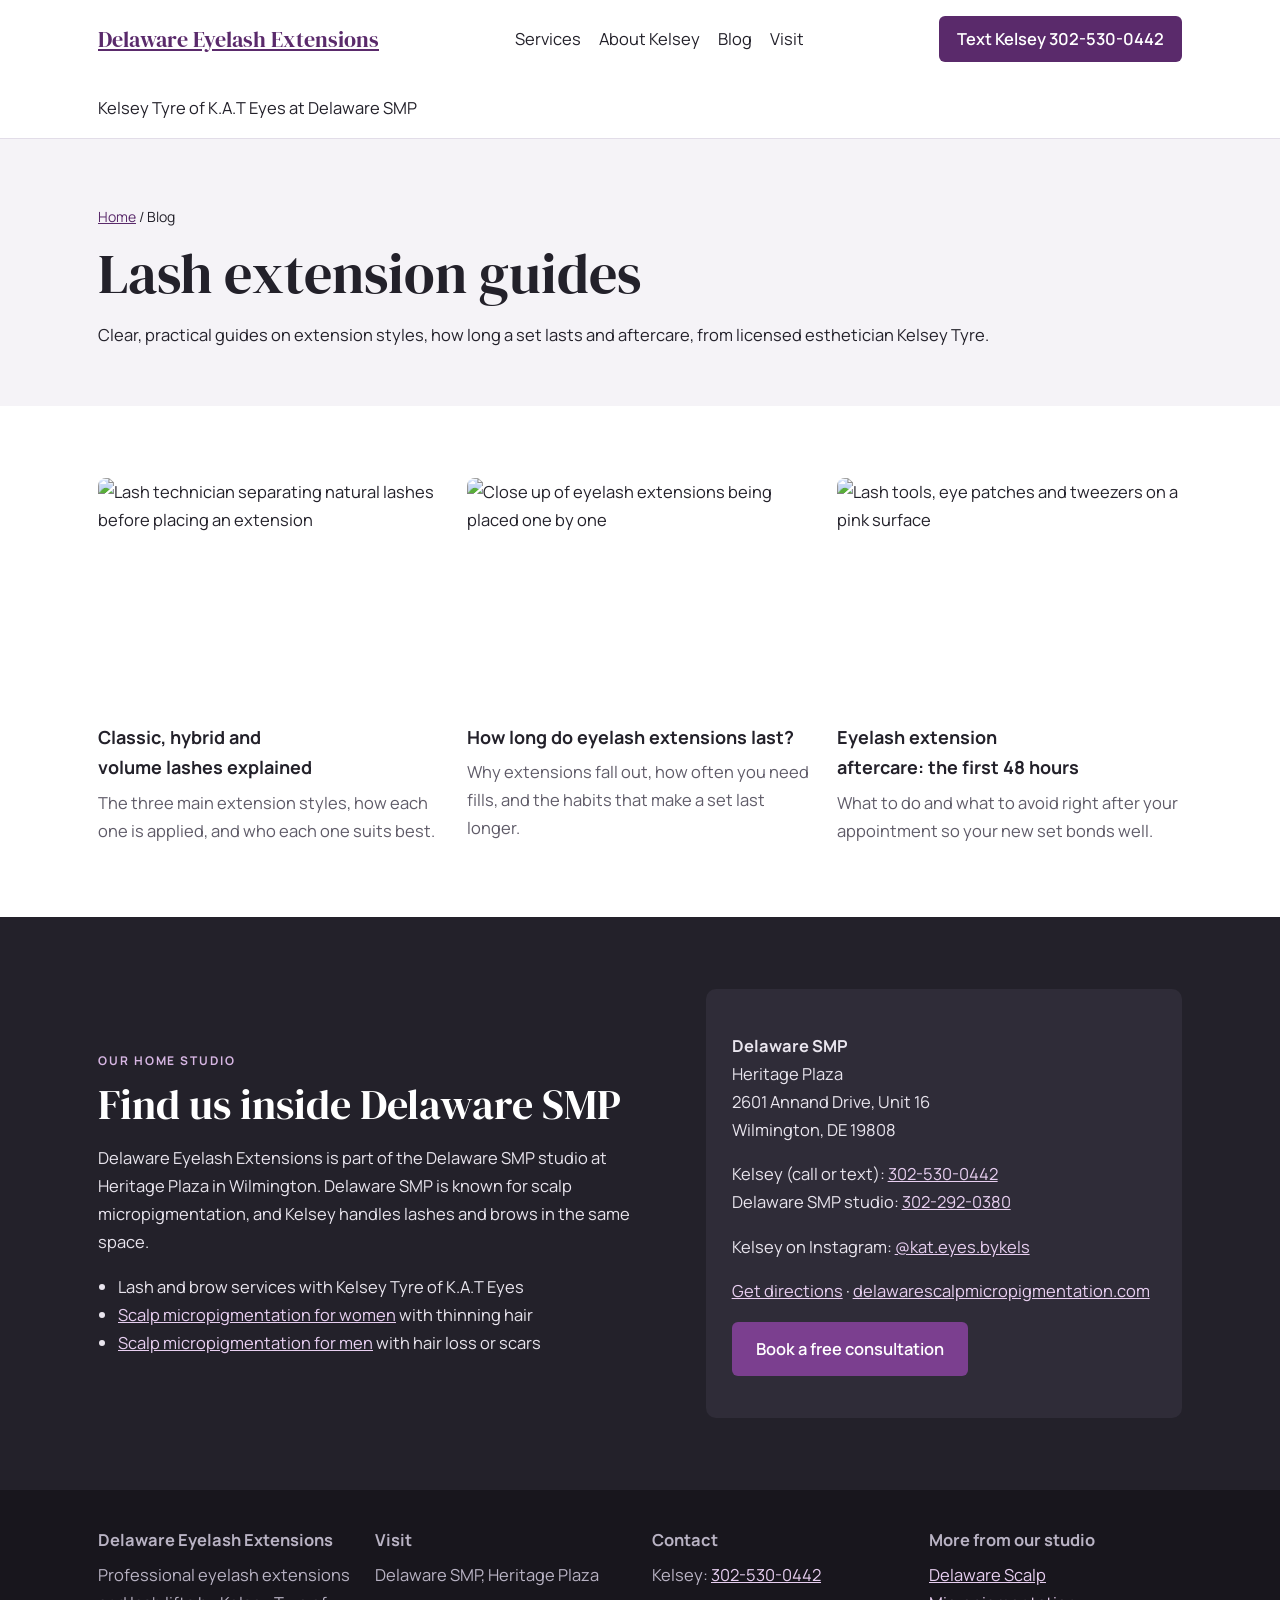
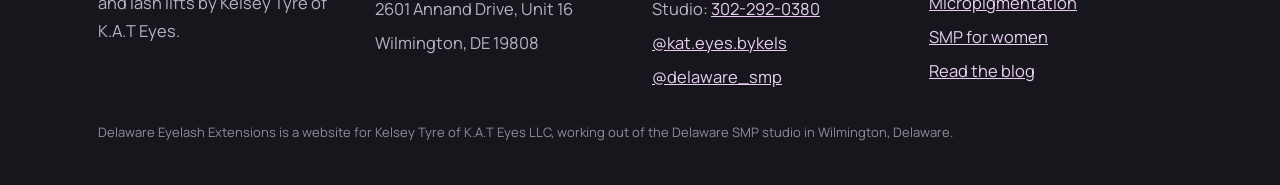
==== blog/index.html @ beaefa18 "Launch delawareeyelashextensions.com site" ====
<!doctype html>
<html lang="en">
<head>
<meta charset="utf-8">
<meta name="viewport" content="width=device-width, initial-scale=1, viewport-fit=cover">
<title>Blog | Delaware Eyelash Extensions</title>
<meta name="description" content="Clear, practical guides on extension styles, how long a set lasts and aftercare, from licensed esthetician Kelsey Tyre.">
<link rel="canonical" href="https://delawareeyelashextensions.com/blog/">
<meta property="og:type" content="website">
<meta property="og:title" content="Blog | Delaware Eyelash Extensions">
<meta property="og:description" content="Clear, practical guides on extension styles, how long a set lasts and aftercare, from licensed esthetician Kelsey Tyre.">
<meta property="og:url" content="https://delawareeyelashextensions.com/blog/">
<meta property="og:image" content="https://images.pexels.com/photos/5128222/pexels-photo-5128222.jpeg?auto=compress&cs=tinysrgb&w=1200">
<link rel="preconnect" href="https://fonts.googleapis.com">
<link rel="preconnect" href="https://fonts.gstatic.com" crossorigin>
<link rel="stylesheet" href="https://fonts.googleapis.com/css2?family=DM+Serif+Display&family=Manrope:wght@400;600;700&display=swap">
<link rel="stylesheet" href="../style.css">
</head>
<body>
<a class="skip" href="#main">Skip to content</a>
<header class="site-head">
<div class="wrap">
<a class="brand" href="../index.html">Delaware Eyelash Extensions</a>
<nav aria-label="Main">
<a href="../index.html#services">Services</a>
<a href="../index.html#kelsey">About Kelsey</a>
<a href="../blog/index.html">Blog</a>
<a href="../index.html#visit">Visit</a>
</nav>
<a class="head-cta" href="tel:+13025300442">Text Kelsey 302-530-0442</a>
</div>
<p class="tagline wrap">Kelsey Tyre of K.A.T Eyes at Delaware SMP</p>
</header>
<main id="main">
<section class="blog-hero"><div class="wrap">
<p class="crumbs"><a href="../index.html">Home</a> / Blog</p>
<h1>Lash extension guides</h1>
<p class="lead">Clear, practical guides on extension styles, how long a set lasts and aftercare, from licensed esthetician Kelsey Tyre.</p>
</div></section>
<section class="blog-teaser"><div class="wrap"><div class="post-list"><a class="post-card" href="classic-hybrid-volume-lashes-explained.html"><img src="https://images.pexels.com/photos/8554941/pexels-photo-8554941.jpeg?auto=compress&cs=tinysrgb&w=1200" alt="Lash technician separating natural lashes before placing an extension" loading="lazy"><h3>Classic, hybrid and volume lashes explained</h3><p>The three main extension styles, how each one is applied, and who each one suits best.</p></a><a class="post-card" href="how-long-do-eyelash-extensions-last.html"><img src="https://images.pexels.com/photos/33723106/pexels-photo-33723106.jpeg?auto=compress&cs=tinysrgb&w=1200" alt="Close up of eyelash extensions being placed one by one" loading="lazy"><h3>How long do eyelash extensions last?</h3><p>Why extensions fall out, how often you need fills, and the habits that make a set last longer.</p></a><a class="post-card" href="eyelash-extension-aftercare-first-48-hours.html"><img src="https://images.pexels.com/photos/8558539/pexels-photo-8558539.jpeg?auto=compress&cs=tinysrgb&w=1200" alt="Lash tools, eye patches and tweezers on a pink surface" loading="lazy"><h3>Eyelash extension aftercare: the first 48 hours</h3><p>What to do and what to avoid right after your appointment so your new set bonds well.</p></a></div></div></section>
<section class="smp-block" id="visit" aria-labelledby="smp-h">
<div class="wrap">
<div>
<p class="eyebrow">Our home studio</p>
<h2 id="smp-h">Find us inside Delaware SMP</h2>
<p>Delaware Eyelash Extensions is part of the Delaware SMP studio at Heritage Plaza in Wilmington. Delaware SMP is known for scalp micropigmentation, and Kelsey handles lashes and brows in the same space.</p>
<ul>
<li>Lash and brow services with Kelsey Tyre of K.A.T Eyes</li>
<li><a href="https://delawarescalpmicropigmentation.com/scalp-micropigmentation-for-women/">Scalp micropigmentation for women</a> with thinning hair</li>
<li><a href="https://delawarescalpmicropigmentation.com/">Scalp micropigmentation for men</a> with hair loss or scars</li>
</ul>
</div>
<div class="smp-card">
<p><strong>Delaware SMP</strong><br>Heritage Plaza<br>2601 Annand Drive, Unit 16<br>Wilmington, DE 19808</p>
<p>Kelsey (call or text): <a href="tel:+13025300442">302-530-0442</a><br>Delaware SMP studio: <a href="tel:+13022920380">302-292-0380</a></p>
<p>Kelsey on Instagram: <a href="https://www.instagram.com/kat.eyes.bykels/">@kat.eyes.bykels</a></p>
<p><a href="https://www.google.com/maps/search/?api=1&query=2601+Annand+Drive+Unit+16+Wilmington+DE+19808">Get directions</a> · <a href="https://delawarescalpmicropigmentation.com/">delawarescalpmicropigmentation.com</a></p>
<p><a class="btn" href="../index.html#book">Book a free consultation</a></p>
</div>
</div>
</section>

</main>
<footer class="site-foot">
<div class="wrap">
<div><p><strong>Delaware Eyelash Extensions</strong></p><p>Professional eyelash extensions and lash lifts by Kelsey Tyre of K.A.T Eyes.</p></div>
<div><p><strong>Visit</strong></p><p>Delaware SMP, Heritage Plaza</p><p>2601 Annand Drive, Unit 16</p><p>Wilmington, DE 19808</p></div>
<div><p><strong>Contact</strong></p><p>Kelsey: <a href="tel:+13025300442">302-530-0442</a></p><p>Studio: <a href="tel:+13022920380">302-292-0380</a></p><p><a href="https://www.instagram.com/kat.eyes.bykels/">@kat.eyes.bykels</a></p><p><a href="https://www.instagram.com/delaware_smp/">@delaware_smp</a></p></div>
<div><p><strong>More from our studio</strong></p><p><a href="https://delawarescalpmicropigmentation.com/">Delaware Scalp Micropigmentation</a></p><p><a href="https://delawarescalpmicropigmentation.com/scalp-micropigmentation-for-women/">SMP for women</a></p><p><a href="../blog/index.html">Read the blog</a></p></div>
<p class="legal">Delaware Eyelash Extensions is a website for Kelsey Tyre of K.A.T Eyes LLC, working out of the Delaware SMP studio in Wilmington, Delaware.</p>
</div>
</footer>
</body>
</html>
---- style.css ----
*{box-sizing:border-box}
html{scroll-behavior:smooth}
@media (prefers-reduced-motion:reduce){html{scroll-behavior:auto}}
body{margin:0}
img{max-width:100%;display:block}
a:focus-visible,button:focus-visible,summary:focus-visible{outline:3px solid currentColor;outline-offset:3px}
.wrap{max-width:1120px;margin:0 auto;padding-left:max(18px,env(safe-area-inset-left,0px));padding-right:max(18px,env(safe-area-inset-right,0px))}
.narrow{max-width:760px}
h1,h2,h3{text-wrap:balance}
.skip{position:absolute;left:-999px}.skip:focus{left:12px;top:12px;z-index:9;background:#fff;color:#000;padding:8px}
.site-head .wrap{display:flex;align-items:center;justify-content:space-between;gap:14px;flex-wrap:wrap;padding-block:16px}
.site-head nav{display:flex;gap:18px;flex-wrap:wrap}
.site-head nav a{text-decoration:none}
.instagram-media{margin:0!important;min-width:0!important;width:100%!important;max-width:100%!important}
blockquote.instagram-media{display:flex;align-items:center;justify-content:center;min-height:220px;padding:20px;text-align:center;border-radius:12px}
.smp-block .wrap{display:grid;grid-template-columns:1.2fr 1fr;gap:36px;align-items:center}
.smp-block .wrap>*{min-width:0}
.smp-block ul{margin:0;padding-left:20px}
@media(max-width:760px){.smp-block .wrap{grid-template-columns:1fr}}
.site-foot .wrap{display:grid;grid-template-columns:repeat(auto-fit,minmax(200px,1fr));gap:24px;padding-block:36px}
.site-foot p{margin:0 0 6px}
.site-foot .legal{grid-column:1/-1;font-size:13px;opacity:.75}
.post-list{display:grid;grid-template-columns:repeat(auto-fit,minmax(260px,1fr));gap:24px}
.post-card{display:flex;flex-direction:column;text-decoration:none;color:inherit}
.post-card img{width:100%;aspect-ratio:3/2;object-fit:cover}
.post-card h3{margin:14px 0 6px}
.post-card p{margin:0}
article.post{padding-block:48px 64px}
article.post .lead{font-size:1.15em}
article.post img.cover{width:100%;aspect-ratio:16/8;object-fit:cover;margin:24px 0}
article.post h2{margin-top:1.6em}
.crumbs{font-size:14px;margin-bottom:14px}
.book{scroll-margin-top:90px}
.book-form{display:grid;gap:14px;margin-top:22px}
.book-form .row.two{display:grid;grid-template-columns:1fr 1fr;gap:14px}
.book-form .row.two>div{min-width:0}
@media(max-width:600px){.book-form .row.two{grid-template-columns:1fr}}
.book-form label{display:block;font-size:14px;font-weight:600;margin-bottom:6px}
.book-form input,.book-form select,.book-form textarea{width:100%;font:inherit;font-size:16px;padding:12px 14px;border:1px solid rgba(120,110,120,.45);border-radius:8px;background:#fff;color:#1a1418}
.book-form button{border:0;cursor:pointer;justify-self:start;font:inherit;font-weight:700}
.book-form .fine{font-size:13px;opacity:.75;margin:0}
.hp{position:absolute!important;left:-9999px!important;height:1px;width:1px;opacity:0}

/* Layout: clinical clean grid, facts panel in hero, comparison table and aftercare checklist */
:root{--paper:#ffffff;--mist:#f5f3f7;--char:#23212a;--plum:#5a2a6b;--plum2:#7b3f8f;--muted:#5f5b68;--line:#e2dde8;--blush:#f3e6f2;
--display:"DM Serif Display",Georgia,serif;--body:"Manrope",system-ui,sans-serif}
body{background:var(--paper);color:var(--char);font:16.5px/1.7 var(--body)}
a{color:var(--plum)}
.site-head{border-bottom:1px solid var(--line);background:#fff;position:sticky;top:env(safe-area-inset-top,0px);z-index:5}
.site-head a{color:var(--char)}
.brand{font:22px var(--display);color:var(--plum)!important}
.head-cta{background:var(--plum);color:#fff!important;padding:9px 18px;border-radius:6px;text-decoration:none;font-weight:600}
.tagline{display:none}
.eyebrow{font-size:12px;letter-spacing:.16em;text-transform:uppercase;color:var(--plum2);font-weight:700;margin:0 0 10px}
h1,h2{font-family:var(--display);font-weight:400;line-height:1.1;margin:0 0 16px;color:var(--char)}
h2{font-size:clamp(30px,4vw,42px)}
h3{font-size:18px;margin:0 0 6px}
.btn{display:inline-block;background:var(--plum);color:#fff;text-decoration:none;padding:13px 24px;border-radius:6px;font-weight:600}
.btn.line{background:#fff;color:var(--plum);border:1px solid var(--plum)}
section{padding-block:72px}
.hero{background:linear-gradient(180deg,var(--mist),#fff);padding-block:56px 64px}
.hero .wrap{display:grid;grid-template-columns:1.3fr 1fr;gap:44px;align-items:start}
.hero .wrap>*{min-width:0}
.hero h1{font-size:clamp(40px,6vw,66px)}
.hero p.lead{font-size:19px;color:var(--muted);max-width:34em}
.hero .actions{display:flex;gap:12px;flex-wrap:wrap;margin-top:24px}
.hero img{width:100%;aspect-ratio:16/10;object-fit:cover;border-radius:10px;margin-top:30px}
.facts{background:#fff;border:1px solid var(--line);border-radius:12px;padding:26px;box-shadow:0 10px 30px rgba(35,33,42,.06)}
.facts dl{margin:0;display:grid;gap:16px}
.facts dt{font-size:12px;letter-spacing:.14em;text-transform:uppercase;color:var(--plum2);font-weight:700}
.facts dd{margin:2px 0 0;font-weight:600}
.facts img{width:72px;height:72px;border-radius:50%;object-fit:cover;margin:0 0 14px}
@media(max-width:820px){.hero .wrap{grid-template-columns:1fr}}
.table-wrap{overflow-x:auto;border:1px solid var(--line);border-radius:10px}
table{width:100%;border-collapse:collapse;min-width:640px}
th,td{text-align:left;padding:16px 18px;border-bottom:1px solid var(--line);vertical-align:top}
thead th{background:var(--mist);font-size:13px;letter-spacing:.08em;text-transform:uppercase}
tbody th{font-family:var(--display);font-weight:400;font-size:20px;color:var(--plum)}
tr:last-child td,tr:last-child th{border-bottom:0}
.process{background:var(--mist)}
.steps{display:grid;grid-template-columns:repeat(auto-fit,minmax(210px,1fr));gap:20px;list-style:none;padding:0;margin:0;counter-reset:s}
.steps li{background:#fff;border:1px solid var(--line);border-radius:10px;padding:22px;counter-increment:s}
.steps li::before{content:"Step " counter(s);display:block;font-size:12px;letter-spacing:.14em;text-transform:uppercase;color:var(--plum2);font-weight:700;margin-bottom:8px}
.steps p{margin:0;color:var(--muted)}
.care .wrap>div{display:grid;grid-template-columns:1fr 1fr;gap:24px}
.care .col{border:1px solid var(--line);border-radius:10px;padding:24px}
.care .col.do{border-top:4px solid var(--plum)}
.care .col.dont{border-top:4px solid var(--char)}
.care ul{margin:0;padding-left:20px}
@media(max-width:700px){.care .wrap>div{grid-template-columns:1fr}}
.kelsey .wrap{display:grid;grid-template-columns:280px 1fr;gap:40px;align-items:center}
.kelsey .wrap>*{min-width:0}
.kelsey img{width:100%;aspect-ratio:1;object-fit:cover;border-radius:10px}
@media(max-width:700px){.kelsey .wrap{grid-template-columns:1fr}.kelsey img{max-width:260px}}
.faq details{border-bottom:1px solid var(--line);padding-block:16px}
.faq summary{cursor:pointer;font-weight:700;font-size:17px}
.faq details p{margin:10px 0 0;color:var(--muted);max-width:44em}
.ig{background:var(--mist)}
.ig-grid{display:grid;grid-template-columns:repeat(auto-fit,minmax(260px,1fr));gap:18px;margin-top:20px}
blockquote.instagram-media{background:#fff;border:1px solid var(--line)}
.smp-block{background:var(--char);color:#e9e5ee}
.smp-block h2{color:#fff}
.smp-block .eyebrow{color:#d7b6e3}
.smp-block a{color:#e8cff1}
.smp-card{background:#2f2c38;border-radius:10px;padding:26px}
.smp-card .btn{color:#fff;background:var(--plum2)}
.teaser-head{display:flex;justify-content:space-between;align-items:baseline;gap:12px;flex-wrap:wrap;margin-bottom:22px}
.post-card img{border-radius:8px}
.post-card p{color:var(--muted)}
.blog-hero{padding-block:52px 0;background:var(--mist)}
.blog-hero .wrap{padding-bottom:40px}
.blog-hero h1{font-size:clamp(36px,5vw,56px)}
.site-foot{background:#18161d;color:#b9b3c4}
.site-foot a{color:#e8cff1}
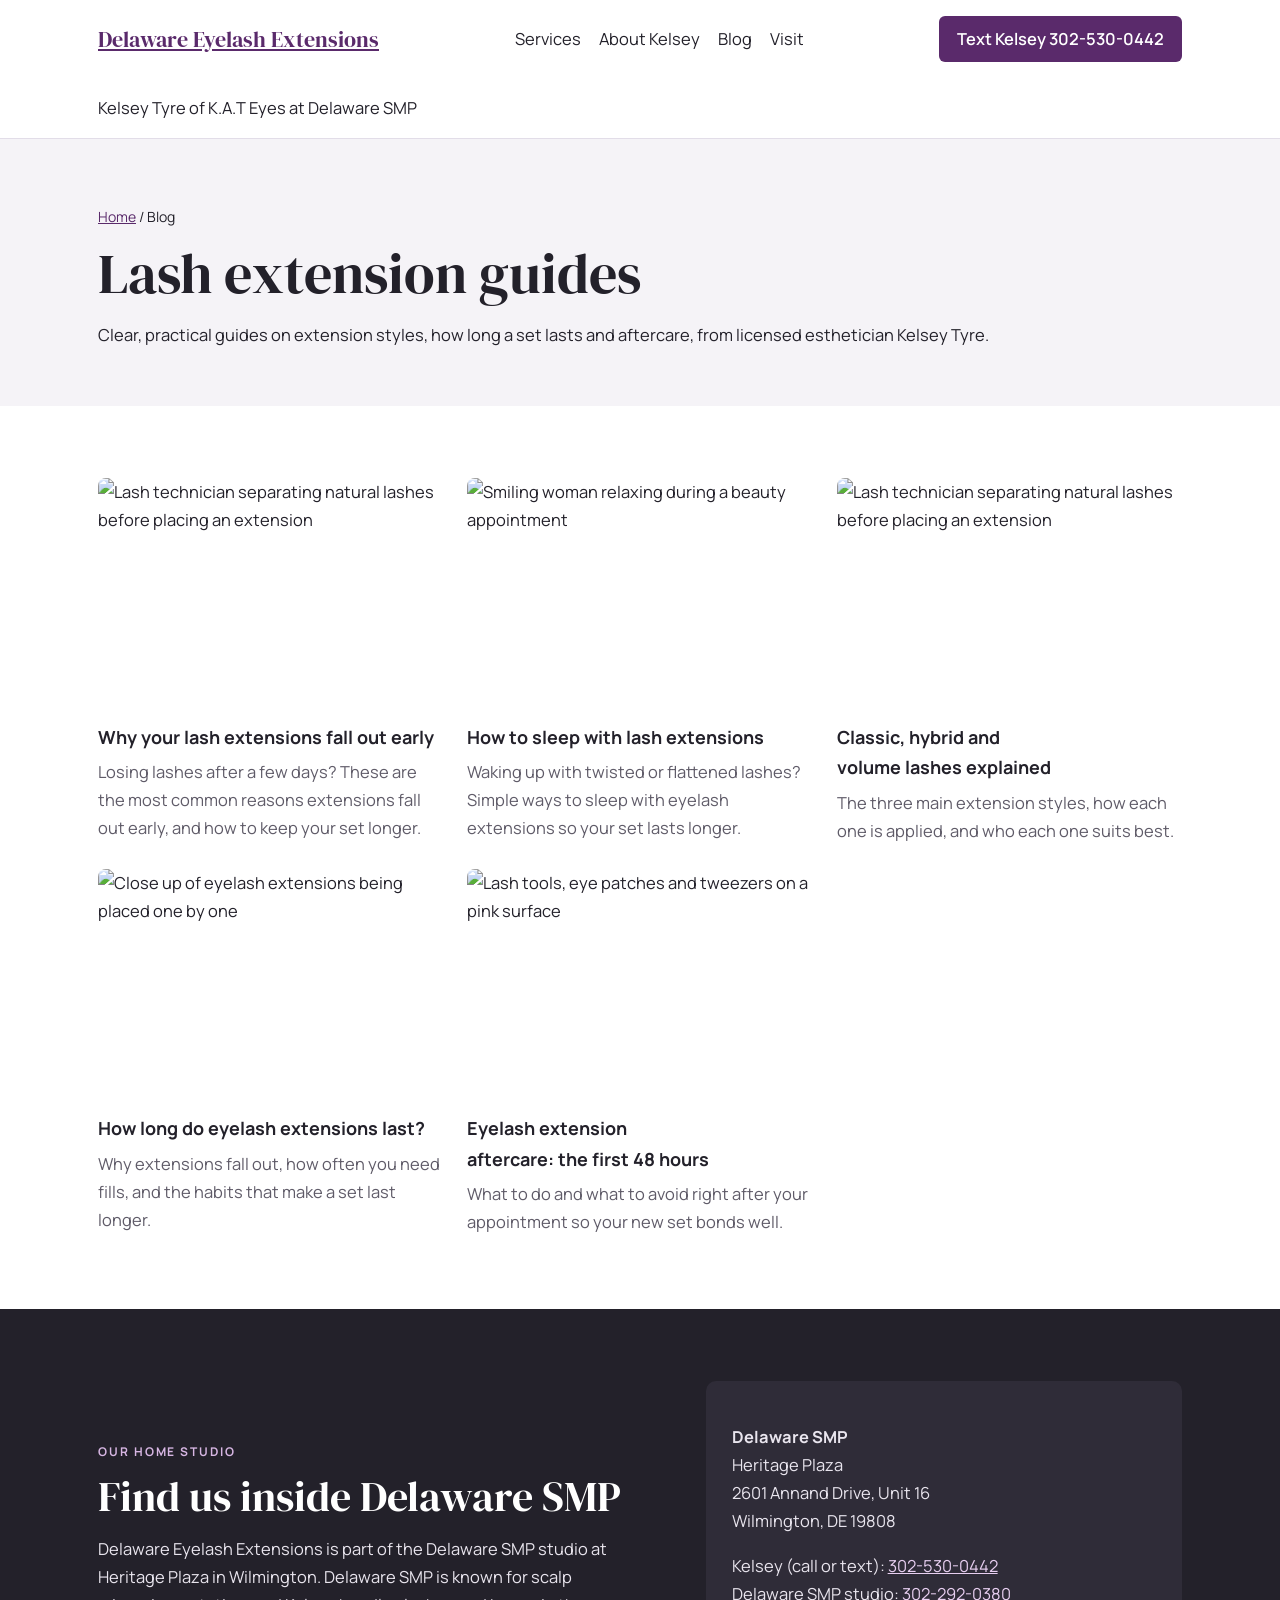
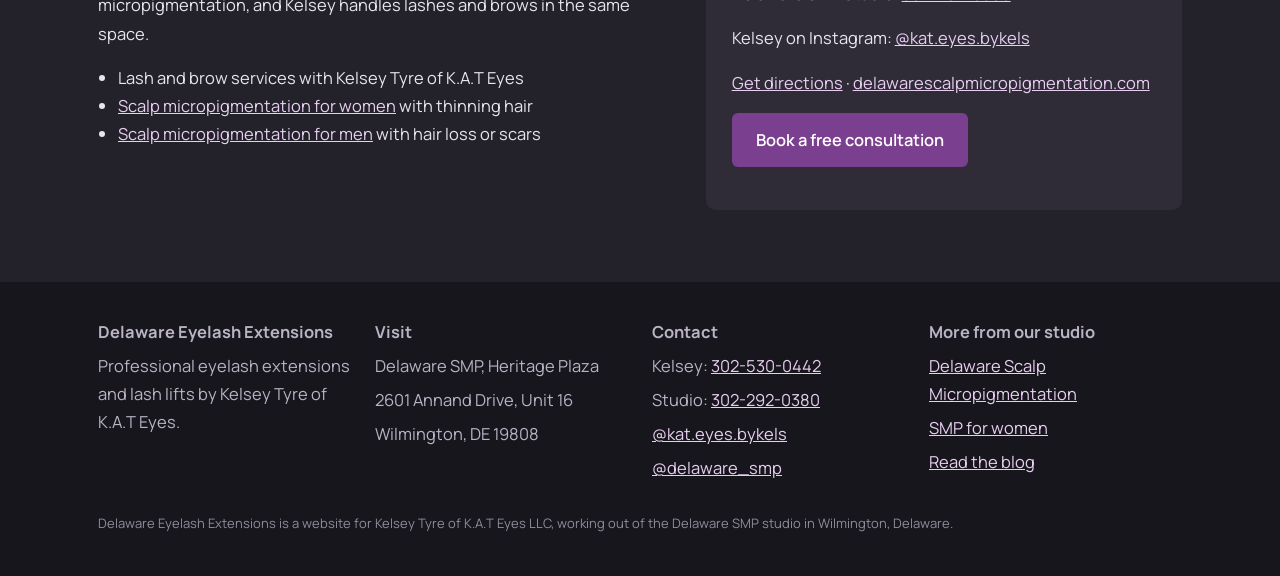
==== commit d20a1612: "Add 2 new blog posts Co-Authored-By: Claude Opus 5.5 <noreply@anthropic.com> Claude-Session: https:/" ====
--- a/blog/index.html
+++ b/blog/index.html
@@ -37,7 +37,7 @@
 <h1>Lash extension guides</h1>
 <p class="lead">Clear, practical guides on extension styles, how long a set lasts and aftercare, from licensed esthetician Kelsey Tyre.</p>
 </div></section>
-<section class="blog-teaser"><div class="wrap"><div class="post-list"><a class="post-card" href="classic-hybrid-volume-lashes-explained.html"><img src="https://images.pexels.com/photos/8554941/pexels-photo-8554941.jpeg?auto=compress&cs=tinysrgb&w=1200" alt="Lash technician separating natural lashes before placing an extension" loading="lazy"><h3>Classic, hybrid and volume lashes explained</h3><p>The three main extension styles, how each one is applied, and who each one suits best.</p></a><a class="post-card" href="how-long-do-eyelash-extensions-last.html"><img src="https://images.pexels.com/photos/33723106/pexels-photo-33723106.jpeg?auto=compress&cs=tinysrgb&w=1200" alt="Close up of eyelash extensions being placed one by one" loading="lazy"><h3>How long do eyelash extensions last?</h3><p>Why extensions fall out, how often you need fills, and the habits that make a set last longer.</p></a><a class="post-card" href="eyelash-extension-aftercare-first-48-hours.html"><img src="https://images.pexels.com/photos/8558539/pexels-photo-8558539.jpeg?auto=compress&cs=tinysrgb&w=1200" alt="Lash tools, eye patches and tweezers on a pink surface" loading="lazy"><h3>Eyelash extension aftercare: the first 48 hours</h3><p>What to do and what to avoid right after your appointment so your new set bonds well.</p></a></div></div></section>
+<section class="blog-teaser"><div class="wrap"><div class="post-list"><a class="post-card" href="why-lash-extensions-fall-out-early.html"><img src="https://images.pexels.com/photos/8554941/pexels-photo-8554941.jpeg?auto=compress&cs=tinysrgb&w=1200" alt="Lash technician separating natural lashes before placing an extension" loading="lazy"><h3>Why your lash extensions fall out early</h3><p>Losing lashes after a few days? These are the most common reasons extensions fall out early, and how to keep your set longer.</p></a><a class="post-card" href="how-to-sleep-with-lash-extensions.html"><img src="https://images.pexels.com/photos/5128274/pexels-photo-5128274.jpeg?auto=compress&cs=tinysrgb&w=1200" alt="Smiling woman relaxing during a beauty appointment" loading="lazy"><h3>How to sleep with lash extensions</h3><p>Waking up with twisted or flattened lashes? Simple ways to sleep with eyelash extensions so your set lasts longer.</p></a><a class="post-card" href="classic-hybrid-volume-lashes-explained.html"><img src="https://images.pexels.com/photos/8554941/pexels-photo-8554941.jpeg?auto=compress&cs=tinysrgb&w=1200" alt="Lash technician separating natural lashes before placing an extension" loading="lazy"><h3>Classic, hybrid and volume lashes explained</h3><p>The three main extension styles, how each one is applied, and who each one suits best.</p></a><a class="post-card" href="how-long-do-eyelash-extensions-last.html"><img src="https://images.pexels.com/photos/33723106/pexels-photo-33723106.jpeg?auto=compress&cs=tinysrgb&w=1200" alt="Close up of eyelash extensions being placed one by one" loading="lazy"><h3>How long do eyelash extensions last?</h3><p>Why extensions fall out, how often you need fills, and the habits that make a set last longer.</p></a><a class="post-card" href="eyelash-extension-aftercare-first-48-hours.html"><img src="https://images.pexels.com/photos/8558539/pexels-photo-8558539.jpeg?auto=compress&cs=tinysrgb&w=1200" alt="Lash tools, eye patches and tweezers on a pink surface" loading="lazy"><h3>Eyelash extension aftercare: the first 48 hours</h3><p>What to do and what to avoid right after your appointment so your new set bonds well.</p></a></div></div></section>
 <section class="smp-block" id="visit" aria-labelledby="smp-h">
 <div class="wrap">
 <div>
